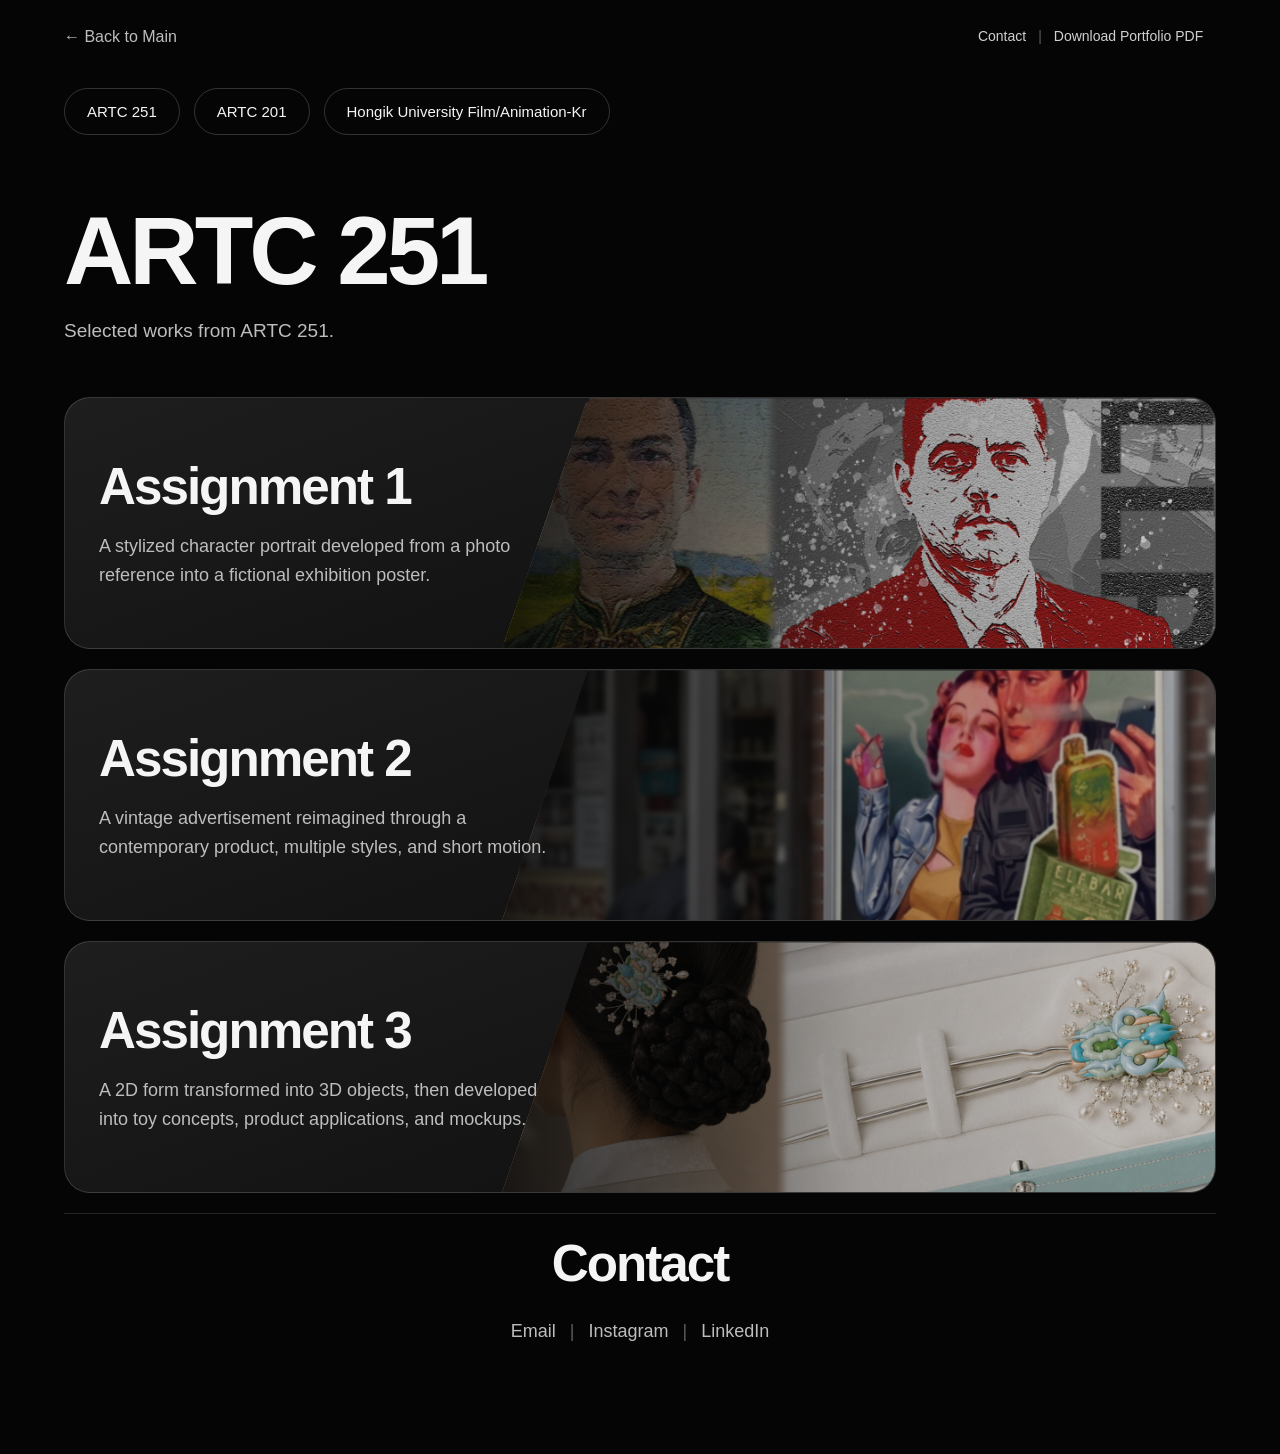
==== portfolio.html @ ca98f2fe "Update portfolio.html" ====
<!DOCTYPE html>
<html lang="en">
<head>
  <meta charset="UTF-8">
  <meta name="viewport" content="width=device-width, initial-scale=1.0">
  <title>Portfolio Works</title>
  <link rel="stylesheet" href="style.css">
</head>

<body>
  <main class="portfolio-page">
    <div class="portfolio-top-nav">
      <a class="back-link" href="index.html">← Back to Main</a>

      <nav class="top-nav">
        <a href="#contact">Contact</a>
        <span>|</span>
        <a href="portfolio.pdf" download>Download Portfolio PDF</a>
      </nav>
    </div>

    <nav class="sub-menu">
      <button onclick="showSection('artc251')">ARTC 251</button>
      <button onclick="showSection('artc201')">ARTC 201</button>
      <button onclick="showSection('hongik')">Hongik University Film/Animation-Kr</button>
    </nav>

    <section id="artc251" class="work-section active">
      <h1>ARTC 251</h1>
      <p>Selected works from ARTC 251.</p>

      <div class="work-grid">
        <div class="work-card" onclick="this.classList.toggle('open')">
          <div class="card-summary">
            <div class="card-text">
              <h2>Assignment 1</h2>
              <p>
              A stylized character portrait developed from a photo reference into a fictional exhibition poster.
              </p>
            </div>

            <div class="card-cover">
              <img src="images/artc251/artc251_a1_main_img.jpg" alt="Assignment 1 preview">
            </div>
          </div>

          <div class="card-detail">
            <div class="detail-text">
              <h3>Project Detail</h3>
              <p>
                More detailed project explanation will go here. This area can describe the concept, process, visual direction, and final result.
              </p>
            </div>

            <div class="detail-meta">
              <span>Class: ARTC 251</span>
              <span>Tools: Photoshop, Gemini </span>
              <span>Year: 2026</span>
            </div>

            <div class="detail-gallery">
              <img src="images/artc251/artc251_a1_detail_img2.jpg" alt="Assignment 1 detail 2">
              <img src="images/artc251/artc251_a1_detail_img3.jpg" alt="Assignment 1 detail 3">
              <img src="images/artc251/artc251_a1_detail_img4.jpg" alt="Assignment 1 detail 4">
              <img src="images/artc251/artc251_a1_detail_img8.jpg" alt="Assignment 1 detail 8">
              <img src="images/artc251/artc251_a1_detail_img7.jpg" alt="Assignment 1 detail 7">
              <img src="images/artc251/artc251_a1_detail_img9.jpg" alt="Assignment 1 detail 9">
              <img src="images/artc251/artc251_a1_detail_img10.gif" alt="Assignment 1 detail 10">
            </div>

          </div>
        </div>

        <div class="work-card" onclick="this.classList.toggle('open')">
          <div class="card-summary">
            <div class="card-text">
              <h2>Assignment 2</h2>
              <p>
                A vintage advertisement reimagined through a contemporary product, multiple styles, and short motion.
              </p>
            </div>

            <div class="card-cover">
              <img src="images/artc251/artc251_a2_main_img.jpg" alt="Assignment 2 preview">
            </div>
          </div>

          <div class="card-detail">
            <div class="detail-text">
              <h3>Project Detail</h3>
              <p>
                More detailed project explanation will go here. This area can describe the concept, process, visual direction, and final result.
              </p>
            </div>

            <div class="detail-meta">
              <span>Class: ARTC 251</span>
              <span>Tools: Photoshop, After Effects, Chat GPT</span>
              <span>Year: 2026</span>
            </div>

            <div class="detail-gallery">
              <img src="images/artc251/artc251_a2_detail_img2.jpg" alt="Assignment 2 detail 2">
              <img src="images/artc251/artc251_a2_detail_img3.jpg" alt="Assignment 2 detail 3">
              <img src="images/artc251/artc251_a2_detail_img4.jpg" alt="Assignment 2 detail 4">
              <img src="images/artc251/artc251_a2_detail_img5.jpg" alt="Assignment 2 detail 5">
              <img src="images/artc251/artc251_a2_detail_img6.jpg" alt="Assignment 2 detail 6">
              <img src="images/artc251/artc251_a2_detail_img7.jpg" alt="Assignment 2 detail 7">
              <img src="images/artc251/artc251_a2_detail_img8.jpg" alt="Assignment 2 detail 8">
              <img src="images/artc251/artc251_a2_detail_img9.jpg" alt="Assignment 2 detail 9">
              <img src="images/artc251/artc251_a2_detail_img10.jpg" alt="Assignment 2 detail 10">
              <img src="images/artc251/artc251_a2_detail_img11.jpg" alt="Assignment 2 detail 11">
              <img src="images/artc251/artc251_a2_detail_img12.jpg" alt="Assignment 2 detail 12">
              <img src="images/artc251/artc251_a2_detail_img13.jpg" alt="Assignment 2 detail 13">
              <img src="images/artc251/artc251_a2_detail_img14.jpg" alt="Assignment 2 detail 14">
              <img src="images/artc251/artc251_a2_detail_img15.jpg" alt="Assignment 2 detail 15">
              <img src="images/artc251/artc251_a2_detail_img16.jpg" alt="Assignment 2 detail 16">
            </div>

             <div class="detail-videos">
              <video autoplay muted loop playsinline>
                  <source src="videos/artc251/artc251_a2_detail_video1.mp4" type="video/mp4">
              </video>

              <video autoplay muted loop playsinline>
                  <source src="videos/artc251/artc251_a2_detail_video2.mp4" type="video/mp4">
              </video>
            </div>
          </div>
        </div>

        <div class="work-card" onclick="this.classList.toggle('open')">
          <div class="card-summary">
            <div class="card-text">
              <h2>Assignment 3</h2>
              <p>
                A 2D form transformed into 3D objects, then developed into toy concepts, product applications, and mockups.
              </p>
            </div>

            <div class="card-cover">
              <img src="images/artc251/artc251_a3_main_img.jpg" alt="Assignment 3 preview">
            </div>
          </div>

          <div class="card-detail">
            <div class="detail-text">
              <h3>Project Detail</h3>
              <p>
                More detailed project explanation will go here. This area can describe the concept, process, visual direction, and final result.
              </p>
            </div>

            <div class="detail-meta">
              <span>Class: ARTC 251</span>
              <span>Tools: Photoshop, Illustrator, Chat GPT</span>
              <span>Year: 2026</span>
            </div>

            <div class="detail-gallery">
              <img src="images/artc251/artc251_a3_detail_img1.jpg" alt="Assignment 3 detail 1">
              <img src="images/artc251/artc251_a3_detail_img2.jpg" alt="Assignment 3 detail 2">
              <img src="images/artc251/artc251_a3_detail_img3.jpg" alt="Assignment 3 detail 3">
              <img src="images/artc251/artc251_a3_detail_img4.jpg" alt="Assignment 3 detail 4">
              <img src="images/artc251/artc251_a3_detail_img5.jpg" alt="Assignment 3 detail 5">
              <img src="images/artc251/artc251_a3_detail_img6.jpg" alt="Assignment 3 detail 6">
              <img src="images/artc251/artc251_a3_detail_img7.jpg" alt="Assignment 3 detail 7">
              <img src="images/artc251/artc251_a3_detail_img8.jpg" alt="Assignment 3 detail 8">
              <img src="images/artc251/artc251_a3_detail_img9.jpg" alt="Assignment 3 detail 9">
              <img src="images/artc251/artc251_a3_detail_img10.jpg" alt="Assignment 3 detail 10">
            </div>

          </div>
        </div>
      </div>
    </section>

    <section id="artc201" class="work-section">
      <h1>ARTC 201</h1>
      <p>Selected works from ARTC 201.</p>

      <div class="work-grid">
        <div class="work-card" onclick="this.classList.toggle('open')">
          <div class="card-summary">
            <div class="card-text">
              <h2>Assignment 1</h2>
              <p>
                Short description about this assignment will go here.
              </p>
            </div>

            <div class="card-cover">
              <img src="images/artc201/artc201_a1_main_img.jpg" alt="Assignment 1 preview">
            </div>
          </div>

          <div class="card-detail">
            <div class="detail-text">
              <h3>Project Detail</h3>
              <p>
                More detailed project explanation will go here.
              </p>
            </div>

            <div class="detail-meta">
              <span>Class: ARTC 201</span>
              <span>Tools: Photoshop, Illustrator, After Effects</span>
              <span>Year: 2025</span>
            </div>

            <div class="detail-gallery">
              <img src="images/artc201/artc201_a1_detail_img1.jpg" alt="Assignment 1 detail 1">
              <img src="images/artc201/artc201_a1_detail_img2.jpg" alt="Assignment 1 detail 2">
              <img src="images/artc201/artc201_a1_detail_img3.jpg" alt="Assignment 1 detail 3">
              <img src="images/artc201/artc201_a1_detail_img4.jpg" alt="Assignment 1 detail 4">
              <img src="images/artc201/artc201_a1_detail_img5.jpg" alt="Assignment 1 detail 5">
              <img src="images/artc201/artc201_a1_detail_img6.jpg" alt="Assignment 1 detail 6">
              <img src="images/artc201/artc201_a1_detail_img7.jpg" alt="Assignment 1 detail 7">
              <img src="images/artc201/artc201_a1_detail_img8.jpg" alt="Assignment 1 detail 8">
              <img src="images/artc201/artc201_a1_detail_img9.jpg" alt="Assignment 1 detail 9">
              <img src="images/artc201/artc201_a1_detail_img10.jpg" alt="Assignment 1 detail 10">
            </div>

            <div class="detail-videos">
              <video controls>
                <source src="videos/artc201/artc201_a1_detail_video1.mp4" type="video/mp4">
              </video>

              <video controls>
                <source src="videos/artc201/artc201_a1_detail_video2.mp4" type="video/mp4">
              </video>
            </div>
          </div>
        </div>

        <div class="work-card" onclick="this.classList.toggle('open')">
          <div class="card-summary">
            <div class="card-text">
              <h2>Assignment 2</h2>
              <p>
                Short description about this assignment will go here.
              </p>
            </div>

            <div class="card-cover">
              <img src="images/artc201/artc201_a2_main_img.jpg" alt="Assignment 2 preview">
            </div>
          </div>

          <div class="card-detail">
            <div class="detail-text">
              <h3>Project Detail</h3>
              <p>
                More detailed project explanation will go here.
              </p>
            </div>

            <div class="detail-meta">
              <span>Class: ARTC 201</span>
              <span>Tools: Photoshop, Illustrator, After Effects</span>
              <span>Year: 2025</span>
            </div>

            <div class="detail-gallery">
              <img src="images/artc201/artc201_a2_detail_img1.jpg" alt="Assignment 2 detail 1">
              <img src="images/artc201/artc201_a2_detail_img2.jpg" alt="Assignment 2 detail 2">
              <img src="images/artc201/artc201_a2_detail_img3.jpg" alt="Assignment 2 detail 3">
              <img src="images/artc201/artc201_a2_detail_img4.jpg" alt="Assignment 2 detail 4">
              <img src="images/artc201/artc201_a2_detail_img5.jpg" alt="Assignment 2 detail 5">
              <img src="images/artc201/artc201_a2_detail_img6.jpg" alt="Assignment 2 detail 6">
              <img src="images/artc201/artc201_a2_detail_img7.jpg" alt="Assignment 2 detail 7">
              <img src="images/artc201/artc201_a2_detail_img8.jpg" alt="Assignment 2 detail 8">
              <img src="images/artc201/artc201_a2_detail_img9.jpg" alt="Assignment 2 detail 9">
              <img src="images/artc201/artc201_a2_detail_img10.jpg" alt="Assignment 2 detail 10">
            </div>

            <div class="detail-videos">
              <video controls>
                <source src="videos/artc201/artc201_a2_detail_video1.mp4" type="video/mp4">
              </video>

              <video controls>
                <source src="videos/artc201/artc201_a2_detail_video2.mp4" type="video/mp4">
              </video>
            </div>
          </div>
        </div>

        <div class="work-card" onclick="this.classList.toggle('open')">
          <div class="card-summary">
            <div class="card-text">
              <h2>Assignment 3</h2>
              <p>
                Short description about this assignment will go here.
              </p>
            </div>

            <div class="card-cover">
              <img src="images/artc201/artc201_a3_main_img.jpg" alt="Assignment 3 preview">
            </div>
          </div>

          <div class="card-detail">
            <div class="detail-text">
              <h3>Project Detail</h3>
              <p>
                More detailed project explanation will go here.
              </p>
            </div>

            <div class="detail-meta">
              <span>Class: ARTC 201</span>
              <span>Tools: Photoshop, Illustrator, After Effects</span>
              <span>Year: 2025</span>
            </div>

            <div class="detail-gallery">
              <img src="images/artc201/artc201_a3_detail_img1.jpg" alt="Assignment 3 detail 1">
              <img src="images/artc201/artc201_a3_detail_img2.jpg" alt="Assignment 3 detail 2">
              <img src="images/artc201/artc201_a3_detail_img3.jpg" alt="Assignment 3 detail 3">
              <img src="images/artc201/artc201_a3_detail_img4.jpg" alt="Assignment 3 detail 4">
              <img src="images/artc201/artc201_a3_detail_img5.jpg" alt="Assignment 3 detail 5">
              <img src="images/artc201/artc201_a3_detail_img6.jpg" alt="Assignment 3 detail 6">
              <img src="images/artc201/artc201_a3_detail_img7.jpg" alt="Assignment 3 detail 7">
              <img src="images/artc201/artc201_a3_detail_img8.jpg" alt="Assignment 3 detail 8">
              <img src="images/artc201/artc201_a3_detail_img9.jpg" alt="Assignment 3 detail 9">
              <img src="images/artc201/artc201_a3_detail_img10.jpg" alt="Assignment 3 detail 10">
            </div>

            <div class="detail-videos">
              <video controls>
                <source src="videos/artc201/artc201_a3_detail_video1.mp4" type="video/mp4">
              </video>

              <video controls>
                <source src="videos/artc201/artc201_a3_detail_video2.mp4" type="video/mp4">
              </video>
            </div>
          </div>
        </div>
      </div>
    </section>

    <section id="hongik" class="work-section">
      <h1>Hongik University Film/Animation-Kr</h1>
      <p>Film and animation works from Hongik University.</p>

      <div class="work-grid">
        <div class="work-card" onclick="this.classList.toggle('open')">
          <div class="card-summary">
            <div class="card-text">
              <h2>Assignment 1</h2>
              <p>
                Short description about this assignment will go here.
              </p>
            </div>

            <div class="card-cover">
              <img src="images/hongik/hongik_a1_main_img.jpg" alt="Assignment 1 preview">
            </div>
          </div>

          <div class="card-detail">
            <div class="detail-text">
              <h3>Project Detail</h3>
              <p>
                More detailed project explanation will go here.
              </p>
            </div>

            <div class="detail-meta">
              <span>Class: Hongik University</span>
              <span>Tools: Premiere Pro, After Effects, Photoshop</span>
              <span>Year: 2024</span>
            </div>

            <div class="detail-gallery">
              <img src="images/hongik/hongik_a1_detail_img1.jpg" alt="Assignment 1 detail 1">
              <img src="images/hongik/hongik_a1_detail_img2.jpg" alt="Assignment 1 detail 2">
              <img src="images/hongik/hongik_a1_detail_img3.jpg" alt="Assignment 1 detail 3">
              <img src="images/hongik/hongik_a1_detail_img4.jpg" alt="Assignment 1 detail 4">
              <img src="images/hongik/hongik_a1_detail_img5.jpg" alt="Assignment 1 detail 5">
              <img src="images/hongik/hongik_a1_detail_img6.jpg" alt="Assignment 1 detail 6">
              <img src="images/hongik/hongik_a1_detail_img7.jpg" alt="Assignment 1 detail 7">
              <img src="images/hongik/hongik_a1_detail_img8.jpg" alt="Assignment 1 detail 8">
              <img src="images/hongik/hongik_a1_detail_img9.jpg" alt="Assignment 1 detail 9">
              <img src="images/hongik/hongik_a1_detail_img10.jpg" alt="Assignment 1 detail 10">
            </div>

            <div class="detail-videos">
              <video controls>
                <source src="videos/hongik/hongik_a1_detail_video1.mp4" type="video/mp4">
              </video>

              <video controls>
                <source src="videos/hongik/hongik_a1_detail_video2.mp4" type="video/mp4">
              </video>
            </div>
          </div>
        </div>

        <div class="work-card" onclick="this.classList.toggle('open')">
          <div class="card-summary">
            <div class="card-text">
              <h2>Assignment 2</h2>
              <p>
                Short description about this assignment will go here.
              </p>
            </div>

            <div class="card-cover">
              <img src="images/hongik/hongik_a2_main_img.jpg" alt="Assignment 2 preview">
            </div>
          </div>

          <div class="card-detail">
            <div class="detail-text">
              <h3>Project Detail</h3>
              <p>
                More detailed project explanation will go here.
              </p>
            </div>

            <div class="detail-meta">
              <span>Class: Hongik University</span>
              <span>Tools: Premiere Pro, After Effects, Photoshop</span>
              <span>Year: 2024</span>
            </div>

            <div class="detail-gallery">
              <img src="images/hongik/hongik_a2_detail_img1.jpg" alt="Assignment 2 detail 1">
              <img src="images/hongik/hongik_a2_detail_img2.jpg" alt="Assignment 2 detail 2">
              <img src="images/hongik/hongik_a2_detail_img3.jpg" alt="Assignment 2 detail 3">
              <img src="images/hongik/hongik_a2_detail_img4.jpg" alt="Assignment 2 detail 4">
              <img src="images/hongik/hongik_a2_detail_img5.jpg" alt="Assignment 2 detail 5">
              <img src="images/hongik/hongik_a2_detail_img6.jpg" alt="Assignment 2 detail 6">
              <img src="images/hongik/hongik_a2_detail_img7.jpg" alt="Assignment 2 detail 7">
              <img src="images/hongik/hongik_a2_detail_img8.jpg" alt="Assignment 2 detail 8">
              <img src="images/hongik/hongik_a2_detail_img9.jpg" alt="Assignment 2 detail 9">
              <img src="images/hongik/hongik_a2_detail_img10.jpg" alt="Assignment 2 detail 10">
            </div>

            <div class="detail-videos">
              <video controls>
                <source src="videos/hongik/hongik_a2_detail_video1.mp4" type="video/mp4">
              </video>

              <video controls>
                <source src="videos/hongik/hongik_a2_detail_video2.mp4" type="video/mp4">
              </video>
            </div>
          </div>
        </div>

        <div class="work-card" onclick="this.classList.toggle('open')">
          <div class="card-summary">
            <div class="card-text">
              <h2>Assignment 3</h2>
              <p>
                Short description about this assignment will go here.
              </p>
            </div>

            <div class="card-cover">
              <img src="images/hongik/hongik_a3_main_img.jpg" alt="Assignment 3 preview">
            </div>
          </div>

          <div class="card-detail">
            <div class="detail-text">
              <h3>Project Detail</h3>
              <p>
                More detailed project explanation will go here.
              </p>
            </div>

            <div class="detail-meta">
              <span>Class: Hongik University</span>
              <span>Tools: Premiere Pro, After Effects, Photoshop</span>
              <span>Year: 2024</span>
            </div>

            <div class="detail-gallery">
              <img src="images/hongik/hongik_a3_detail_img1.jpg" alt="Assignment 3 detail 1">
              <img src="images/hongik/hongik_a3_detail_img2.jpg" alt="Assignment 3 detail 2">
              <img src="images/hongik/hongik_a3_detail_img3.jpg" alt="Assignment 3 detail 3">
              <img src="images/hongik/hongik_a3_detail_img4.jpg" alt="Assignment 3 detail 4">
              <img src="images/hongik/hongik_a3_detail_img5.jpg" alt="Assignment 3 detail 5">
              <img src="images/hongik/hongik_a3_detail_img6.jpg" alt="Assignment 3 detail 6">
              <img src="images/hongik/hongik_a3_detail_img7.jpg" alt="Assignment 3 detail 7">
              <img src="images/hongik/hongik_a3_detail_img8.jpg" alt="Assignment 3 detail 8">
              <img src="images/hongik/hongik_a3_detail_img9.jpg" alt="Assignment 3 detail 9">
              <img src="images/hongik/hongik_a3_detail_img10.jpg" alt="Assignment 3 detail 10">
            </div>

            <div class="detail-videos">
              <video controls>
                <source src="videos/hongik/hongik_a3_detail_video1.mp4" type="video/mp4">
              </video>

              <video controls>
                <source src="videos/hongik/hongik_a3_detail_video2.mp4" type="video/mp4">
              </video>
            </div>
          </div>
        </div>
      </div>
    </section>

    <section id="contact" class="portfolio-section">
      <h2>Contact</h2>

      <div class="contact-links">
        <a href="mailto:yourname@email.com">Email</a>
        <span>|</span>
        <a href="https://www.instagram.com/yourinstagram" target="_blank">Instagram</a>
        <span>|</span>
        <a href="https://www.linkedin.com/in/yourlinkedin" target="_blank">LinkedIn</a>
      </div>
    </section>
  </main>

  <script src="script.js"></script>
</body>
</html>
---- style.css ----
* {
  box-sizing: border-box;
}

html {
  scroll-behavior: smooth;
}

body {
  margin: 0;
  font-family: Helvetica, Arial, sans-serif;
  background: #050505;
  color: #f5f5f5;
}

/* Top navigation */

.top-nav {
  position: absolute;
  top: 28px;
  right: 6vw;
  z-index: 100;
  display: flex;
  align-items: center;
  gap: 12px;
  font-size: 14px;
}

.top-nav a {
  color: #d0d0d0;
  text-decoration: none;
  transition: 0.25s ease;
}

.top-nav a:hover {
  color: #ffffff;
}

.top-nav span {
  color: rgba(255,255,255,0.35);
}

/* Main page */

.main-hero {
  min-height: 100vh;
  padding: 80px 6vw;
  display: flex;
  flex-direction: column;
  justify-content: center;
  align-items: flex-start;
  background:
    radial-gradient(circle at top right, rgba(255,255,255,0.24), transparent 70%),
    linear-gradient(135deg, #050505 0%, #111111 55%, #1b1b1b 100%);
}

.main-hero h1 {
  margin: 0;
  max-width: 900px;
  font-size: clamp(56px, 10vw, 130px);
  line-height: 0.9;
  letter-spacing: -6px;
  font-weight: 800;
}

.subtitle {
  margin-top: 24px;
  margin-bottom: 70px;
  font-size: clamp(16px, 2vw, 22px);
  color: #b8b8b8;
}

.portfolio-menu {
  width: 100%;
  display: grid;
  grid-template-columns: repeat(3, 1fr);
  gap: 18px;
}

.portfolio-menu a {
  min-height: 190px;
  padding: 28px;
  border: 1px solid rgba(255,255,255,0.16);
  border-radius: 28px;
  color: #f5f5f5;
  text-decoration: none;
  font-size: 24px;
  font-weight: 700;
  line-height: 1.15;
  display: flex;
  align-items: flex-end;
  background:
    linear-gradient(160deg, rgba(255,255,255,0.12), rgba(255,255,255,0.03));
  backdrop-filter: blur(10px);
  transition: 0.3s ease;
}

.portfolio-menu a:hover {
  transform: translateY(-10px);
  border-color: rgba(255,255,255,0.5);
  background: #f5f5f5;
  color: #050505;
}

.portfolio-section {
  min-height: 25vh;
  padding: 70px 6vw;
  border-top: 1px solid rgba(255,255,255,0.12);
  background: #050505;
}

.portfolio-section h2 {
  margin: 0 0 24px;
  font-size: clamp(42px, 7vw, 90px);
  letter-spacing: -3px;
}

.portfolio-section p {
  max-width: 680px;
  font-size: 20px;
  line-height: 1.7;
  color: #bdbdbd;
}

@media (max-width: 850px) {
  .top-nav {
    position: absolute;
    top: 24px;
    right: 6vw;
    left: 6vw;
    justify-content: center;
    font-size: 13px;
  }

  .main-hero {
    align-items: center;
    text-align: center;
  }

  .main-hero h1 {
    letter-spacing: -3px;
  }

  .portfolio-menu {
    grid-template-columns: 1fr;
  }

  .portfolio-menu a {
    min-height: 130px;
    align-items: center;
    justify-content: center;
  }
}

/* Portfolio sub page */

.portfolio-page {
  min-height: 100vh;
  padding: 28px 5vw 92px;
  background: #050505;
  color: #f5f5f5;
}

.portfolio-top-nav {
  display: flex;
  justify-content: space-between;
  align-items: center;
  margin-bottom: 42px;
}

.back-link {
  display: inline-block;
  color: #bdbdbd;
  text-decoration: none;
  font-size: 16px;
}

.back-link:hover {
  color: #ffffff;
}

.portfolio-right-nav {
  display: flex;
  align-items: center;
  gap: 12px;
  font-size: 14px;
}

.portfolio-right-nav a {
  color: #d0d0d0;
  text-decoration: none;
  transition: 0.25s ease;
}

.portfolio-right-nav a:hover {
  color: #ffffff;
}

.portfolio-right-nav span {
  color: rgba(255,255,255,0.35);
}

.sub-menu {
  display: flex;
  gap: 14px;
  flex-wrap: wrap;
  margin-bottom: 70px;
}

.sub-menu button {
  padding: 14px 22px;
  border: 1px solid rgba(255,255,255,0.18);
  border-radius: 999px;
  background: transparent;
  color: #f5f5f5;
  font-size: 15px;
  cursor: pointer;
  transition: 0.25s ease;
}

.sub-menu button:hover {
  background: #f5f5f5;
  color: #050505;
}

.work-section {
  display: none;
}

.work-section.active {
  display: block;
}

.work-section h1 {
  margin: 0 0 18px;
  font-size: clamp(44px, 8vw, 96px);
  letter-spacing: -4px;
  line-height: 0.95;
}

.work-section > p {
  max-width: 680px;
  margin-bottom: 50px;
  font-size: 19px;
  line-height: 1.7;
  color: #bdbdbd;
}

.work-grid {
  display: grid;
  grid-template-columns: 1fr;
  gap: 20px;
  margin-bottom: 20px;
}

.work-card {
  position: relative;
  min-height: 250px;
  padding: 0;
  border: 1px solid rgba(255,255,255,0.14);
  border-radius: 26px;
  background: linear-gradient(160deg, rgba(255,255,255,0.1), rgba(255,255,255,0.03));
  overflow: hidden;
  cursor: pointer;
  transition: 0.35s ease;
}

.work-card:hover {
  border-color: rgba(255,255,255,0.35);
  transform: translateY(-3px);
}

.card-summary {
  position: relative;
  min-height: 250px;
  display: flex;
  align-items: center;
  padding: 34px;
  z-index: 2;
}

.card-text {
  position: relative;
  z-index: 3;
  width: 42%;
}

.card-text h2 {
  margin: 0 0 16px;
  font-size: clamp(32px, 4vw, 56px);
  letter-spacing: -2px;
}

.card-text p {
  margin: 0;
  max-width: 620px;
  color: #bdbdbd;
  font-size: 18px;
  line-height: 1.6;
}

.card-cover {
  position: absolute;
  top: 0;
  right: 0;
  width: 62%;
  height: 100%;
  overflow: hidden;
  background: rgba(255,255,255,0.06);
  clip-path: polygon(12% 0, 100% 0, 100% 100%, 0 100%);
  z-index: 1;
}

.card-cover::before {
  content: "";
  position: absolute;
  inset: 0;
  background: linear-gradient(90deg, rgba(5,5,5,0.85), rgba(5,5,5,0.25), rgba(5,5,5,0.05));
  z-index: 2;
}

.card-cover img {
  width: 100%;
  height: 100%;
  object-fit: cover;
  display: block;
  opacity: 0.9;
  transition: 0.4s ease;
}

.work-card:hover .card-cover img {
  transform: scale(1.04);
  opacity: 1;
}

.card-detail {
  max-height: 0;
  opacity: 0;
  overflow: hidden;
  padding: 0 34px;
  transition: max-height 0.5s ease, opacity 0.35s ease, padding 0.35s ease;
  position: relative;
  z-index: 3;
}

.work-card.open .card-detail {
  max-height: 5000px;
  opacity: 1;
  padding: 0 34px 34px;
}

.card-detail p {
  margin: 0 0 24px;
  color: #bdbdbd;
  font-size: 17px;
  line-height: 1.7;
}

.detail-text h3 {
  margin: 0 0 14px;
  font-size: 28px;
  letter-spacing: -1px;
}

.detail-text p {
  max-width: 820px;
}

.detail-meta {
  display: flex;
  flex-wrap: wrap;
  gap: 10px;
  margin-bottom: 28px;
}

.detail-meta span {
  padding: 8px 14px;
  border: 1px solid rgba(255,255,255,0.16);
  border-radius: 999px;
  color: #bdbdbd;
  font-size: 14px;
}

.detail-gallery {
  column-count: 3;
  column-gap: 14px;
  margin-bottom: 28px;
}

.detail-gallery img {
  width: 100%;
  height: auto;
  object-fit: contain;
  display: block;
  break-inside: avoid;
  margin-bottom: 14px;
  border-radius: 16px;
  background: rgba(255,255,255,0.06);
}

.detail-videos {
  display: grid;
  grid-template-columns: repeat(2, minmax(0, 1fr));
  gap: 18px;
  align-items: start;
}

.detail-videos video {
  width: 100%;
  max-width: 100%;
  height: auto;
  display: block;
  border-radius: 18px;
  background: rgba(255,255,255,0.06);
}

.detail-media {
  width: 100%;
  border-radius: 20px;
  overflow: hidden;
  background: rgba(255,255,255,0.06);
}

.detail-media img {
  width: 100%;
  display: block;
}

@media (max-width: 850px) {
  .portfolio-page {
    padding: 30px 6vw 90px;
  }

  .portfolio-top-nav {
    flex-direction: column;
    gap: 18px;
    margin-bottom: 36px;
  }

  .portfolio-right-nav {
    justify-content: center;
    flex-wrap: wrap;
    font-size: 13px;
  }

  .work-grid {
    grid-template-columns: 1fr;
  }

  .work-section h1 {
    letter-spacing: -2px;
  }

  .card-summary {
    min-height: auto;
    flex-direction: column;
    align-items: flex-start;
    padding: 24px;
  }

  .card-text {
    width: 100%;
  }

  .card-text h2 {
    font-size: 34px;
  }

  .card-cover {
    position: relative;
    width: 100%;
    height: auto;
    aspect-ratio: 16 / 9;
    margin-top: 24px;
    border-radius: 20px;
    clip-path: none;
  }

  .card-cover::before {
    background: linear-gradient(180deg, rgba(5,5,5,0.1), rgba(5,5,5,0.35));
  }

  .card-detail {
    padding: 0 24px;
  }

  .work-card.open .card-detail {
    max-height: 5000px;
    padding: 0 24px 24px;
  }

  .detail-gallery {
    column-count: 1;
  }

  .detail-meta {
    gap: 8px;
  }

  .detail-meta span {
    font-size: 13px;
  }
}

/* Contact section */

section#contact.portfolio-section {
  min-height: auto;
  padding: 20px 6vw;
  text-align: center;
}

section#contact.portfolio-section h2 {
  text-align: center;
  font-size: clamp(32px, 4vw, 52px);
  letter-spacing: -2px;
  margin-bottom: 28px;
}

section#contact.portfolio-section p {
  max-width: none;
  margin-left: auto;
  margin-right: auto;
  text-align: center;
}

.contact-links {
  display: flex;
  justify-content: center;
  align-items: center;
  gap: 14px;
  flex-wrap: wrap;
  font-size: 18px;
}

.contact-links a {
  color: #bdbdbd;
  text-decoration: none;
  transition: 0.25s ease;
}

.contact-links a:hover {
  color: #ffffff;
}

.contact-links span {
  color: rgba(255,255,255,0.35);
}

/* Skills section */

section#skills.portfolio-section {
  min-height: 45vh;
  padding-top: 70px;
  padding-right: 6vw;
  padding-bottom: 122px;
  padding-left: 6vw;
  text-align: right;
  background: #f5f5f5;
  color: #050505;
}

section#skills.portfolio-section h2 {
  text-align: right;
}

section#skills.portfolio-section p {
  margin-left: auto;
  margin-right: 0;
  text-align: right;
}
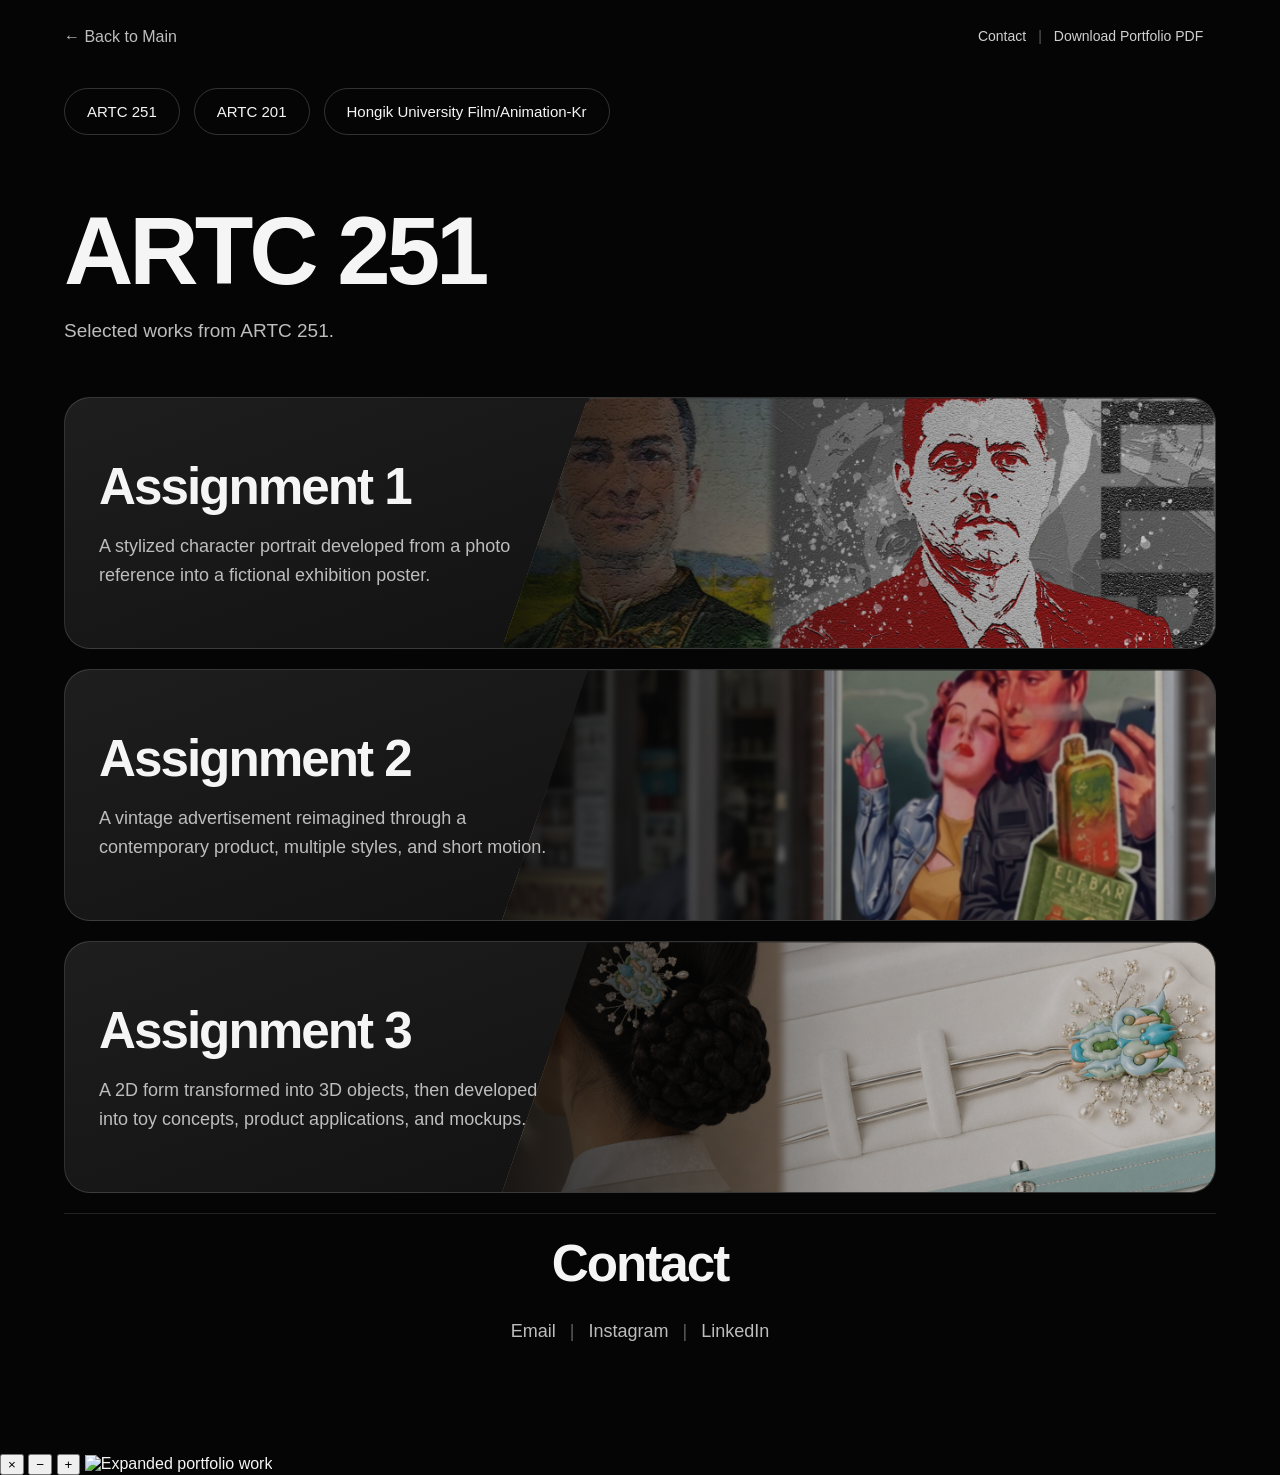
==== commit 318bafef: "Update portfolio.html" ====
--- a/portfolio.html
+++ b/portfolio.html
@@ -30,12 +30,12 @@
       <p>Selected works from ARTC 251.</p>
 
       <div class="work-grid">
-        <div class="work-card" onclick="this.classList.toggle('open')">
+        <div class="work-card">
           <div class="card-summary">
             <div class="card-text">
               <h2>Assignment 1</h2>
               <p>
-              A stylized character portrait developed from a photo reference into a fictional exhibition poster.
+                A stylized character portrait developed from a photo reference into a fictional exhibition poster.
               </p>
             </div>
 
@@ -48,30 +48,34 @@
             <div class="detail-text">
               <h3>Project Detail</h3>
               <p>
-                More detailed project explanation will go here. This area can describe the concept, process, visual direction, and final result.
+                This project began with a photographic portrait, which I transformed into multiple illustrated styles using Photoshop.
+                Through filters and image adjustments such as relief effects, brightness, saturation, and contrast, I created several stylized portrait variations.
+                After exploring different visual directions, I selected one final portrait and developed it into a fictional exhibition poster with typography, layout, and exhibition inspired design.
+                Finally, I animated the poster as a GIF using the Photoshop timeline, turning the static poster into a simple motion based presentation.
               </p>
             </div>
 
             <div class="detail-meta">
               <span>Class: ARTC 251</span>
-              <span>Tools: Photoshop, Gemini </span>
+              <span>Tools: Photoshop, Gemini</span>
               <span>Year: 2026</span>
             </div>
 
             <div class="detail-gallery">
-              <img src="images/artc251/artc251_a1_detail_img2.jpg" alt="Assignment 1 detail 2">
-              <img src="images/artc251/artc251_a1_detail_img3.jpg" alt="Assignment 1 detail 3">
-              <img src="images/artc251/artc251_a1_detail_img4.jpg" alt="Assignment 1 detail 4">
-              <img src="images/artc251/artc251_a1_detail_img8.jpg" alt="Assignment 1 detail 8">
-              <img src="images/artc251/artc251_a1_detail_img7.jpg" alt="Assignment 1 detail 7">
-              <img src="images/artc251/artc251_a1_detail_img9.jpg" alt="Assignment 1 detail 9">
-              <img src="images/artc251/artc251_a1_detail_img10.gif" alt="Assignment 1 detail 10">
-            </div>
-
-          </div>
-        </div>
-
-        <div class="work-card" onclick="this.classList.toggle('open')">
+              <img class="lightbox-image" src="images/artc251/artc251_a1_detail_img2.jpg" alt="Assignment 1 detail 2">
+              <img class="lightbox-image" src="images/artc251/artc251_a1_detail_img3.jpg" alt="Assignment 1 detail 3">
+              <img class="lightbox-image" src="images/artc251/artc251_a1_detail_img4.jpg" alt="Assignment 1 detail 4">
+              <img class="lightbox-image" src="images/artc251/artc251_a1_detail_img8.jpg" alt="Assignment 1 detail 8">
+              <img class="lightbox-image" src="images/artc251/artc251_a1_detail_img7.jpg" alt="Assignment 1 detail 7">
+              <img class="lightbox-image" src="images/artc251/artc251_a1_detail_img9.jpg" alt="Assignment 1 detail 9">
+              <img class="lightbox-image" src="images/artc251/artc251_a1_detail_img10.gif" alt="Assignment 1 detail 10">
+            </div>
+
+            <button class="card-close-button" type="button">Close ↑</button>
+          </div>
+        </div>
+
+        <div class="work-card">
           <div class="card-summary">
             <div class="card-text">
               <h2>Assignment 2</h2>
@@ -89,7 +93,10 @@
             <div class="detail-text">
               <h3>Project Detail</h3>
               <p>
-                More detailed project explanation will go here. This area can describe the concept, process, visual direction, and final result.
+                This project began with a vintage cigarette advertisement, which I reinterpreted as a contemporary e cigarette campaign.
+                I updated both the product and the figure by changing the original cigarette into an e cigarette and transforming the character’s old fashioned appearance and clothing into a more modern visual style.
+                After redesigning the main poster, I developed multiple image variations in different illustration styles and visual treatments, then turned them into a short video with glitch based transitions.
+                Finally, I applied the video to a small billboard mockup placed outside a deli on a rainy night, using the atmosphere and display qualities of street advertising to complete the project.
               </p>
             </div>
 
@@ -100,36 +107,38 @@
             </div>
 
             <div class="detail-gallery">
-              <img src="images/artc251/artc251_a2_detail_img2.jpg" alt="Assignment 2 detail 2">
-              <img src="images/artc251/artc251_a2_detail_img3.jpg" alt="Assignment 2 detail 3">
-              <img src="images/artc251/artc251_a2_detail_img4.jpg" alt="Assignment 2 detail 4">
-              <img src="images/artc251/artc251_a2_detail_img5.jpg" alt="Assignment 2 detail 5">
-              <img src="images/artc251/artc251_a2_detail_img6.jpg" alt="Assignment 2 detail 6">
-              <img src="images/artc251/artc251_a2_detail_img7.jpg" alt="Assignment 2 detail 7">
-              <img src="images/artc251/artc251_a2_detail_img8.jpg" alt="Assignment 2 detail 8">
-              <img src="images/artc251/artc251_a2_detail_img9.jpg" alt="Assignment 2 detail 9">
-              <img src="images/artc251/artc251_a2_detail_img10.jpg" alt="Assignment 2 detail 10">
-              <img src="images/artc251/artc251_a2_detail_img11.jpg" alt="Assignment 2 detail 11">
-              <img src="images/artc251/artc251_a2_detail_img12.jpg" alt="Assignment 2 detail 12">
-              <img src="images/artc251/artc251_a2_detail_img13.jpg" alt="Assignment 2 detail 13">
-              <img src="images/artc251/artc251_a2_detail_img14.jpg" alt="Assignment 2 detail 14">
-              <img src="images/artc251/artc251_a2_detail_img15.jpg" alt="Assignment 2 detail 15">
-              <img src="images/artc251/artc251_a2_detail_img16.jpg" alt="Assignment 2 detail 16">
-            </div>
-
-             <div class="detail-videos">
+              <img class="lightbox-image" src="images/artc251/artc251_a2_detail_img2.jpg" alt="Assignment 2 detail 2">
+              <img class="lightbox-image" src="images/artc251/artc251_a2_detail_img3.jpg" alt="Assignment 2 detail 3">
+              <img class="lightbox-image" src="images/artc251/artc251_a2_detail_img4.jpg" alt="Assignment 2 detail 4">
+              <img class="lightbox-image" src="images/artc251/artc251_a2_detail_img5.jpg" alt="Assignment 2 detail 5">
+              <img class="lightbox-image" src="images/artc251/artc251_a2_detail_img6.jpg" alt="Assignment 2 detail 6">
+              <img class="lightbox-image" src="images/artc251/artc251_a2_detail_img7.jpg" alt="Assignment 2 detail 7">
+              <img class="lightbox-image" src="images/artc251/artc251_a2_detail_img8.jpg" alt="Assignment 2 detail 8">
+              <img class="lightbox-image" src="images/artc251/artc251_a2_detail_img9.jpg" alt="Assignment 2 detail 9">
+              <img class="lightbox-image" src="images/artc251/artc251_a2_detail_img10.jpg" alt="Assignment 2 detail 10">
+              <img class="lightbox-image" src="images/artc251/artc251_a2_detail_img11.jpg" alt="Assignment 2 detail 11">
+              <img class="lightbox-image" src="images/artc251/artc251_a2_detail_img12.jpg" alt="Assignment 2 detail 12">
+              <img class="lightbox-image" src="images/artc251/artc251_a2_detail_img13.jpg" alt="Assignment 2 detail 13">
+              <img class="lightbox-image" src="images/artc251/artc251_a2_detail_img14.jpg" alt="Assignment 2 detail 14">
+              <img class="lightbox-image" src="images/artc251/artc251_a2_detail_img15.jpg" alt="Assignment 2 detail 15">
+              <img class="lightbox-image" src="images/artc251/artc251_a2_detail_img16.jpg" alt="Assignment 2 detail 16">
+            </div>
+
+            <div class="detail-videos">
               <video autoplay muted loop playsinline>
-                  <source src="videos/artc251/artc251_a2_detail_video1.mp4" type="video/mp4">
+                <source src="videos/artc251/artc251_a2_detail_video1.mp4" type="video/mp4">
               </video>
 
               <video autoplay muted loop playsinline>
-                  <source src="videos/artc251/artc251_a2_detail_video2.mp4" type="video/mp4">
-              </video>
-            </div>
-          </div>
-        </div>
-
-        <div class="work-card" onclick="this.classList.toggle('open')">
+                <source src="videos/artc251/artc251_a2_detail_video2.mp4" type="video/mp4">
+              </video>
+            </div>
+
+            <button class="card-close-button" type="button">Close ↑</button>
+          </div>
+        </div>
+
+        <div class="work-card">
           <div class="card-summary">
             <div class="card-text">
               <h2>Assignment 3</h2>
@@ -147,7 +156,11 @@
             <div class="detail-text">
               <h3>Project Detail</h3>
               <p>
-                More detailed project explanation will go here. This area can describe the concept, process, visual direction, and final result.
+                This project began with a collection of small abstract shapes, which I combined to create four original forms.
+                I then transformed those forms into 3D objects and explored how they could be applied in different visual directions.
+                First, because the objects suggested the look of spaceships, I developed an illustration of a spaceship racing scene.
+                I also reimagined the 3D forms as accessories by turning them into Korean traditional hairpins called binyeo, then extended the idea into packaging design.
+                Finally, I created an advertising poster for the product and presented it through mockup displays that reflected the character and presentation style of the final design.
               </p>
             </div>
 
@@ -158,18 +171,19 @@
             </div>
 
             <div class="detail-gallery">
-              <img src="images/artc251/artc251_a3_detail_img1.jpg" alt="Assignment 3 detail 1">
-              <img src="images/artc251/artc251_a3_detail_img2.jpg" alt="Assignment 3 detail 2">
-              <img src="images/artc251/artc251_a3_detail_img3.jpg" alt="Assignment 3 detail 3">
-              <img src="images/artc251/artc251_a3_detail_img4.jpg" alt="Assignment 3 detail 4">
-              <img src="images/artc251/artc251_a3_detail_img5.jpg" alt="Assignment 3 detail 5">
-              <img src="images/artc251/artc251_a3_detail_img6.jpg" alt="Assignment 3 detail 6">
-              <img src="images/artc251/artc251_a3_detail_img7.jpg" alt="Assignment 3 detail 7">
-              <img src="images/artc251/artc251_a3_detail_img8.jpg" alt="Assignment 3 detail 8">
-              <img src="images/artc251/artc251_a3_detail_img9.jpg" alt="Assignment 3 detail 9">
-              <img src="images/artc251/artc251_a3_detail_img10.jpg" alt="Assignment 3 detail 10">
-            </div>
-
+              <img class="lightbox-image" src="images/artc251/artc251_a3_detail_img1.jpg" alt="Assignment 3 detail 1">
+              <img class="lightbox-image" src="images/artc251/artc251_a3_detail_img2.jpg" alt="Assignment 3 detail 2">
+              <img class="lightbox-image" src="images/artc251/artc251_a3_detail_img3.jpg" alt="Assignment 3 detail 3">
+              <img class="lightbox-image" src="images/artc251/artc251_a3_detail_img4.jpg" alt="Assignment 3 detail 4">
+              <img class="lightbox-image" src="images/artc251/artc251_a3_detail_img5.jpg" alt="Assignment 3 detail 5">
+              <img class="lightbox-image" src="images/artc251/artc251_a3_detail_img6.jpg" alt="Assignment 3 detail 6">
+              <img class="lightbox-image" src="images/artc251/artc251_a3_detail_img7.jpg" alt="Assignment 3 detail 7">
+              <img class="lightbox-image" src="images/artc251/artc251_a3_detail_img8.jpg" alt="Assignment 3 detail 8">
+              <img class="lightbox-image" src="images/artc251/artc251_a3_detail_img9.jpg" alt="Assignment 3 detail 9">
+              <img class="lightbox-image" src="images/artc251/artc251_a3_detail_img10.jpg" alt="Assignment 3 detail 10">
+            </div>
+
+            <button class="card-close-button" type="button">Close ↑</button>
           </div>
         </div>
       </div>
@@ -180,7 +194,7 @@
       <p>Selected works from ARTC 201.</p>
 
       <div class="work-grid">
-        <div class="work-card" onclick="this.classList.toggle('open')">
+        <div class="work-card">
           <div class="card-summary">
             <div class="card-text">
               <h2>Assignment 1</h2>
@@ -209,16 +223,16 @@
             </div>
 
             <div class="detail-gallery">
-              <img src="images/artc201/artc201_a1_detail_img1.jpg" alt="Assignment 1 detail 1">
-              <img src="images/artc201/artc201_a1_detail_img2.jpg" alt="Assignment 1 detail 2">
-              <img src="images/artc201/artc201_a1_detail_img3.jpg" alt="Assignment 1 detail 3">
-              <img src="images/artc201/artc201_a1_detail_img4.jpg" alt="Assignment 1 detail 4">
-              <img src="images/artc201/artc201_a1_detail_img5.jpg" alt="Assignment 1 detail 5">
-              <img src="images/artc201/artc201_a1_detail_img6.jpg" alt="Assignment 1 detail 6">
-              <img src="images/artc201/artc201_a1_detail_img7.jpg" alt="Assignment 1 detail 7">
-              <img src="images/artc201/artc201_a1_detail_img8.jpg" alt="Assignment 1 detail 8">
-              <img src="images/artc201/artc201_a1_detail_img9.jpg" alt="Assignment 1 detail 9">
-              <img src="images/artc201/artc201_a1_detail_img10.jpg" alt="Assignment 1 detail 10">
+              <img class="lightbox-image" src="images/artc201/artc201_a1_detail_img1.jpg" alt="Assignment 1 detail 1">
+              <img class="lightbox-image" src="images/artc201/artc201_a1_detail_img2.jpg" alt="Assignment 1 detail 2">
+              <img class="lightbox-image" src="images/artc201/artc201_a1_detail_img3.jpg" alt="Assignment 1 detail 3">
+              <img class="lightbox-image" src="images/artc201/artc201_a1_detail_img4.jpg" alt="Assignment 1 detail 4">
+              <img class="lightbox-image" src="images/artc201/artc201_a1_detail_img5.jpg" alt="Assignment 1 detail 5">
+              <img class="lightbox-image" src="images/artc201/artc201_a1_detail_img6.jpg" alt="Assignment 1 detail 6">
+              <img class="lightbox-image" src="images/artc201/artc201_a1_detail_img7.jpg" alt="Assignment 1 detail 7">
+              <img class="lightbox-image" src="images/artc201/artc201_a1_detail_img8.jpg" alt="Assignment 1 detail 8">
+              <img class="lightbox-image" src="images/artc201/artc201_a1_detail_img9.jpg" alt="Assignment 1 detail 9">
+              <img class="lightbox-image" src="images/artc201/artc201_a1_detail_img10.jpg" alt="Assignment 1 detail 10">
             </div>
 
             <div class="detail-videos">
@@ -230,10 +244,12 @@
                 <source src="videos/artc201/artc201_a1_detail_video2.mp4" type="video/mp4">
               </video>
             </div>
-          </div>
-        </div>
-
-        <div class="work-card" onclick="this.classList.toggle('open')">
+
+            <button class="card-close-button" type="button">Close ↑</button>
+          </div>
+        </div>
+
+        <div class="work-card">
           <div class="card-summary">
             <div class="card-text">
               <h2>Assignment 2</h2>
@@ -262,16 +278,16 @@
             </div>
 
             <div class="detail-gallery">
-              <img src="images/artc201/artc201_a2_detail_img1.jpg" alt="Assignment 2 detail 1">
-              <img src="images/artc201/artc201_a2_detail_img2.jpg" alt="Assignment 2 detail 2">
-              <img src="images/artc201/artc201_a2_detail_img3.jpg" alt="Assignment 2 detail 3">
-              <img src="images/artc201/artc201_a2_detail_img4.jpg" alt="Assignment 2 detail 4">
-              <img src="images/artc201/artc201_a2_detail_img5.jpg" alt="Assignment 2 detail 5">
-              <img src="images/artc201/artc201_a2_detail_img6.jpg" alt="Assignment 2 detail 6">
-              <img src="images/artc201/artc201_a2_detail_img7.jpg" alt="Assignment 2 detail 7">
-              <img src="images/artc201/artc201_a2_detail_img8.jpg" alt="Assignment 2 detail 8">
-              <img src="images/artc201/artc201_a2_detail_img9.jpg" alt="Assignment 2 detail 9">
-              <img src="images/artc201/artc201_a2_detail_img10.jpg" alt="Assignment 2 detail 10">
+              <img class="lightbox-image" src="images/artc201/artc201_a2_detail_img1.jpg" alt="Assignment 2 detail 1">
+              <img class="lightbox-image" src="images/artc201/artc201_a2_detail_img2.jpg" alt="Assignment 2 detail 2">
+              <img class="lightbox-image" src="images/artc201/artc201_a2_detail_img3.jpg" alt="Assignment 2 detail 3">
+              <img class="lightbox-image" src="images/artc201/artc201_a2_detail_img4.jpg" alt="Assignment 2 detail 4">
+              <img class="lightbox-image" src="images/artc201/artc201_a2_detail_img5.jpg" alt="Assignment 2 detail 5">
+              <img class="lightbox-image" src="images/artc201/artc201_a2_detail_img6.jpg" alt="Assignment 2 detail 6">
+              <img class="lightbox-image" src="images/artc201/artc201_a2_detail_img7.jpg" alt="Assignment 2 detail 7">
+              <img class="lightbox-image" src="images/artc201/artc201_a2_detail_img8.jpg" alt="Assignment 2 detail 8">
+              <img class="lightbox-image" src="images/artc201/artc201_a2_detail_img9.jpg" alt="Assignment 2 detail 9">
+              <img class="lightbox-image" src="images/artc201/artc201_a2_detail_img10.jpg" alt="Assignment 2 detail 10">
             </div>
 
             <div class="detail-videos">
@@ -283,10 +299,12 @@
                 <source src="videos/artc201/artc201_a2_detail_video2.mp4" type="video/mp4">
               </video>
             </div>
-          </div>
-        </div>
-
-        <div class="work-card" onclick="this.classList.toggle('open')">
+
+            <button class="card-close-button" type="button">Close ↑</button>
+          </div>
+        </div>
+
+        <div class="work-card">
           <div class="card-summary">
             <div class="card-text">
               <h2>Assignment 3</h2>
@@ -315,16 +333,16 @@
             </div>
 
             <div class="detail-gallery">
-              <img src="images/artc201/artc201_a3_detail_img1.jpg" alt="Assignment 3 detail 1">
-              <img src="images/artc201/artc201_a3_detail_img2.jpg" alt="Assignment 3 detail 2">
-              <img src="images/artc201/artc201_a3_detail_img3.jpg" alt="Assignment 3 detail 3">
-              <img src="images/artc201/artc201_a3_detail_img4.jpg" alt="Assignment 3 detail 4">
-              <img src="images/artc201/artc201_a3_detail_img5.jpg" alt="Assignment 3 detail 5">
-              <img src="images/artc201/artc201_a3_detail_img6.jpg" alt="Assignment 3 detail 6">
-              <img src="images/artc201/artc201_a3_detail_img7.jpg" alt="Assignment 3 detail 7">
-              <img src="images/artc201/artc201_a3_detail_img8.jpg" alt="Assignment 3 detail 8">
-              <img src="images/artc201/artc201_a3_detail_img9.jpg" alt="Assignment 3 detail 9">
-              <img src="images/artc201/artc201_a3_detail_img10.jpg" alt="Assignment 3 detail 10">
+              <img class="lightbox-image" src="images/artc201/artc201_a3_detail_img1.jpg" alt="Assignment 3 detail 1">
+              <img class="lightbox-image" src="images/artc201/artc201_a3_detail_img2.jpg" alt="Assignment 3 detail 2">
+              <img class="lightbox-image" src="images/artc201/artc201_a3_detail_img3.jpg" alt="Assignment 3 detail 3">
+              <img class="lightbox-image" src="images/artc201/artc201_a3_detail_img4.jpg" alt="Assignment 3 detail 4">
+              <img class="lightbox-image" src="images/artc201/artc201_a3_detail_img5.jpg" alt="Assignment 3 detail 5">
+              <img class="lightbox-image" src="images/artc201/artc201_a3_detail_img6.jpg" alt="Assignment 3 detail 6">
+              <img class="lightbox-image" src="images/artc201/artc201_a3_detail_img7.jpg" alt="Assignment 3 detail 7">
+              <img class="lightbox-image" src="images/artc201/artc201_a3_detail_img8.jpg" alt="Assignment 3 detail 8">
+              <img class="lightbox-image" src="images/artc201/artc201_a3_detail_img9.jpg" alt="Assignment 3 detail 9">
+              <img class="lightbox-image" src="images/artc201/artc201_a3_detail_img10.jpg" alt="Assignment 3 detail 10">
             </div>
 
             <div class="detail-videos">
@@ -336,6 +354,8 @@
                 <source src="videos/artc201/artc201_a3_detail_video2.mp4" type="video/mp4">
               </video>
             </div>
+
+            <button class="card-close-button" type="button">Close ↑</button>
           </div>
         </div>
       </div>
@@ -346,7 +366,7 @@
       <p>Film and animation works from Hongik University.</p>
 
       <div class="work-grid">
-        <div class="work-card" onclick="this.classList.toggle('open')">
+        <div class="work-card">
           <div class="card-summary">
             <div class="card-text">
               <h2>Assignment 1</h2>
@@ -375,16 +395,16 @@
             </div>
 
             <div class="detail-gallery">
-              <img src="images/hongik/hongik_a1_detail_img1.jpg" alt="Assignment 1 detail 1">
-              <img src="images/hongik/hongik_a1_detail_img2.jpg" alt="Assignment 1 detail 2">
-              <img src="images/hongik/hongik_a1_detail_img3.jpg" alt="Assignment 1 detail 3">
-              <img src="images/hongik/hongik_a1_detail_img4.jpg" alt="Assignment 1 detail 4">
-              <img src="images/hongik/hongik_a1_detail_img5.jpg" alt="Assignment 1 detail 5">
-              <img src="images/hongik/hongik_a1_detail_img6.jpg" alt="Assignment 1 detail 6">
-              <img src="images/hongik/hongik_a1_detail_img7.jpg" alt="Assignment 1 detail 7">
-              <img src="images/hongik/hongik_a1_detail_img8.jpg" alt="Assignment 1 detail 8">
-              <img src="images/hongik/hongik_a1_detail_img9.jpg" alt="Assignment 1 detail 9">
-              <img src="images/hongik/hongik_a1_detail_img10.jpg" alt="Assignment 1 detail 10">
+              <img class="lightbox-image" src="images/hongik/hongik_a1_detail_img1.jpg" alt="Assignment 1 detail 1">
+              <img class="lightbox-image" src="images/hongik/hongik_a1_detail_img2.jpg" alt="Assignment 1 detail 2">
+              <img class="lightbox-image" src="images/hongik/hongik_a1_detail_img3.jpg" alt="Assignment 1 detail 3">
+              <img class="lightbox-image" src="images/hongik/hongik_a1_detail_img4.jpg" alt="Assignment 1 detail 4">
+              <img class="lightbox-image" src="images/hongik/hongik_a1_detail_img5.jpg" alt="Assignment 1 detail 5">
+              <img class="lightbox-image" src="images/hongik/hongik_a1_detail_img6.jpg" alt="Assignment 1 detail 6">
+              <img class="lightbox-image" src="images/hongik/hongik_a1_detail_img7.jpg" alt="Assignment 1 detail 7">
+              <img class="lightbox-image" src="images/hongik/hongik_a1_detail_img8.jpg" alt="Assignment 1 detail 8">
+              <img class="lightbox-image" src="images/hongik/hongik_a1_detail_img9.jpg" alt="Assignment 1 detail 9">
+              <img class="lightbox-image" src="images/hongik/hongik_a1_detail_img10.jpg" alt="Assignment 1 detail 10">
             </div>
 
             <div class="detail-videos">
@@ -396,10 +416,12 @@
                 <source src="videos/hongik/hongik_a1_detail_video2.mp4" type="video/mp4">
               </video>
             </div>
-          </div>
-        </div>
-
-        <div class="work-card" onclick="this.classList.toggle('open')">
+
+            <button class="card-close-button" type="button">Close ↑</button>
+          </div>
+        </div>
+
+        <div class="work-card">
           <div class="card-summary">
             <div class="card-text">
               <h2>Assignment 2</h2>
@@ -428,16 +450,16 @@
             </div>
 
             <div class="detail-gallery">
-              <img src="images/hongik/hongik_a2_detail_img1.jpg" alt="Assignment 2 detail 1">
-              <img src="images/hongik/hongik_a2_detail_img2.jpg" alt="Assignment 2 detail 2">
-              <img src="images/hongik/hongik_a2_detail_img3.jpg" alt="Assignment 2 detail 3">
-              <img src="images/hongik/hongik_a2_detail_img4.jpg" alt="Assignment 2 detail 4">
-              <img src="images/hongik/hongik_a2_detail_img5.jpg" alt="Assignment 2 detail 5">
-              <img src="images/hongik/hongik_a2_detail_img6.jpg" alt="Assignment 2 detail 6">
-              <img src="images/hongik/hongik_a2_detail_img7.jpg" alt="Assignment 2 detail 7">
-              <img src="images/hongik/hongik_a2_detail_img8.jpg" alt="Assignment 2 detail 8">
-              <img src="images/hongik/hongik_a2_detail_img9.jpg" alt="Assignment 2 detail 9">
-              <img src="images/hongik/hongik_a2_detail_img10.jpg" alt="Assignment 2 detail 10">
+              <img class="lightbox-image" src="images/hongik/hongik_a2_detail_img1.jpg" alt="Assignment 2 detail 1">
+              <img class="lightbox-image" src="images/hongik/hongik_a2_detail_img2.jpg" alt="Assignment 2 detail 2">
+              <img class="lightbox-image" src="images/hongik/hongik_a2_detail_img3.jpg" alt="Assignment 2 detail 3">
+              <img class="lightbox-image" src="images/hongik/hongik_a2_detail_img4.jpg" alt="Assignment 2 detail 4">
+              <img class="lightbox-image" src="images/hongik/hongik_a2_detail_img5.jpg" alt="Assignment 2 detail 5">
+              <img class="lightbox-image" src="images/hongik/hongik_a2_detail_img6.jpg" alt="Assignment 2 detail 6">
+              <img class="lightbox-image" src="images/hongik/hongik_a2_detail_img7.jpg" alt="Assignment 2 detail 7">
+              <img class="lightbox-image" src="images/hongik/hongik_a2_detail_img8.jpg" alt="Assignment 2 detail 8">
+              <img class="lightbox-image" src="images/hongik/hongik_a2_detail_img9.jpg" alt="Assignment 2 detail 9">
+              <img class="lightbox-image" src="images/hongik/hongik_a2_detail_img10.jpg" alt="Assignment 2 detail 10">
             </div>
 
             <div class="detail-videos">
@@ -449,10 +471,12 @@
                 <source src="videos/hongik/hongik_a2_detail_video2.mp4" type="video/mp4">
               </video>
             </div>
-          </div>
-        </div>
-
-        <div class="work-card" onclick="this.classList.toggle('open')">
+
+            <button class="card-close-button" type="button">Close ↑</button>
+          </div>
+        </div>
+
+        <div class="work-card">
           <div class="card-summary">
             <div class="card-text">
               <h2>Assignment 3</h2>
@@ -481,16 +505,16 @@
             </div>
 
             <div class="detail-gallery">
-              <img src="images/hongik/hongik_a3_detail_img1.jpg" alt="Assignment 3 detail 1">
-              <img src="images/hongik/hongik_a3_detail_img2.jpg" alt="Assignment 3 detail 2">
-              <img src="images/hongik/hongik_a3_detail_img3.jpg" alt="Assignment 3 detail 3">
-              <img src="images/hongik/hongik_a3_detail_img4.jpg" alt="Assignment 3 detail 4">
-              <img src="images/hongik/hongik_a3_detail_img5.jpg" alt="Assignment 3 detail 5">
-              <img src="images/hongik/hongik_a3_detail_img6.jpg" alt="Assignment 3 detail 6">
-              <img src="images/hongik/hongik_a3_detail_img7.jpg" alt="Assignment 3 detail 7">
-              <img src="images/hongik/hongik_a3_detail_img8.jpg" alt="Assignment 3 detail 8">
-              <img src="images/hongik/hongik_a3_detail_img9.jpg" alt="Assignment 3 detail 9">
-              <img src="images/hongik/hongik_a3_detail_img10.jpg" alt="Assignment 3 detail 10">
+              <img class="lightbox-image" src="images/hongik/hongik_a3_detail_img1.jpg" alt="Assignment 3 detail 1">
+              <img class="lightbox-image" src="images/hongik/hongik_a3_detail_img2.jpg" alt="Assignment 3 detail 2">
+              <img class="lightbox-image" src="images/hongik/hongik_a3_detail_img3.jpg" alt="Assignment 3 detail 3">
+              <img class="lightbox-image" src="images/hongik/hongik_a3_detail_img4.jpg" alt="Assignment 3 detail 4">
+              <img class="lightbox-image" src="images/hongik/hongik_a3_detail_img5.jpg" alt="Assignment 3 detail 5">
+              <img class="lightbox-image" src="images/hongik/hongik_a3_detail_img6.jpg" alt="Assignment 3 detail 6">
+              <img class="lightbox-image" src="images/hongik/hongik_a3_detail_img7.jpg" alt="Assignment 3 detail 7">
+              <img class="lightbox-image" src="images/hongik/hongik_a3_detail_img8.jpg" alt="Assignment 3 detail 8">
+              <img class="lightbox-image" src="images/hongik/hongik_a3_detail_img9.jpg" alt="Assignment 3 detail 9">
+              <img class="lightbox-image" src="images/hongik/hongik_a3_detail_img10.jpg" alt="Assignment 3 detail 10">
             </div>
 
             <div class="detail-videos">
@@ -502,6 +526,8 @@
                 <source src="videos/hongik/hongik_a3_detail_video2.mp4" type="video/mp4">
               </video>
             </div>
+
+            <button class="card-close-button" type="button">Close ↑</button>
           </div>
         </div>
       </div>
@@ -520,6 +546,13 @@
     </section>
   </main>
 
+  <div class="image-lightbox" id="image-lightbox" aria-hidden="true">
+    <button class="lightbox-close" type="button" aria-label="Close image">×</button>
+    <button class="lightbox-zoom lightbox-zoom-out" type="button" aria-label="Zoom out">−</button>
+    <button class="lightbox-zoom lightbox-zoom-in" type="button" aria-label="Zoom in">+</button>
+    <img class="lightbox-content" src="" alt="Expanded portfolio work">
+  </div>
+
   <script src="script.js"></script>
 </body>
 </html>
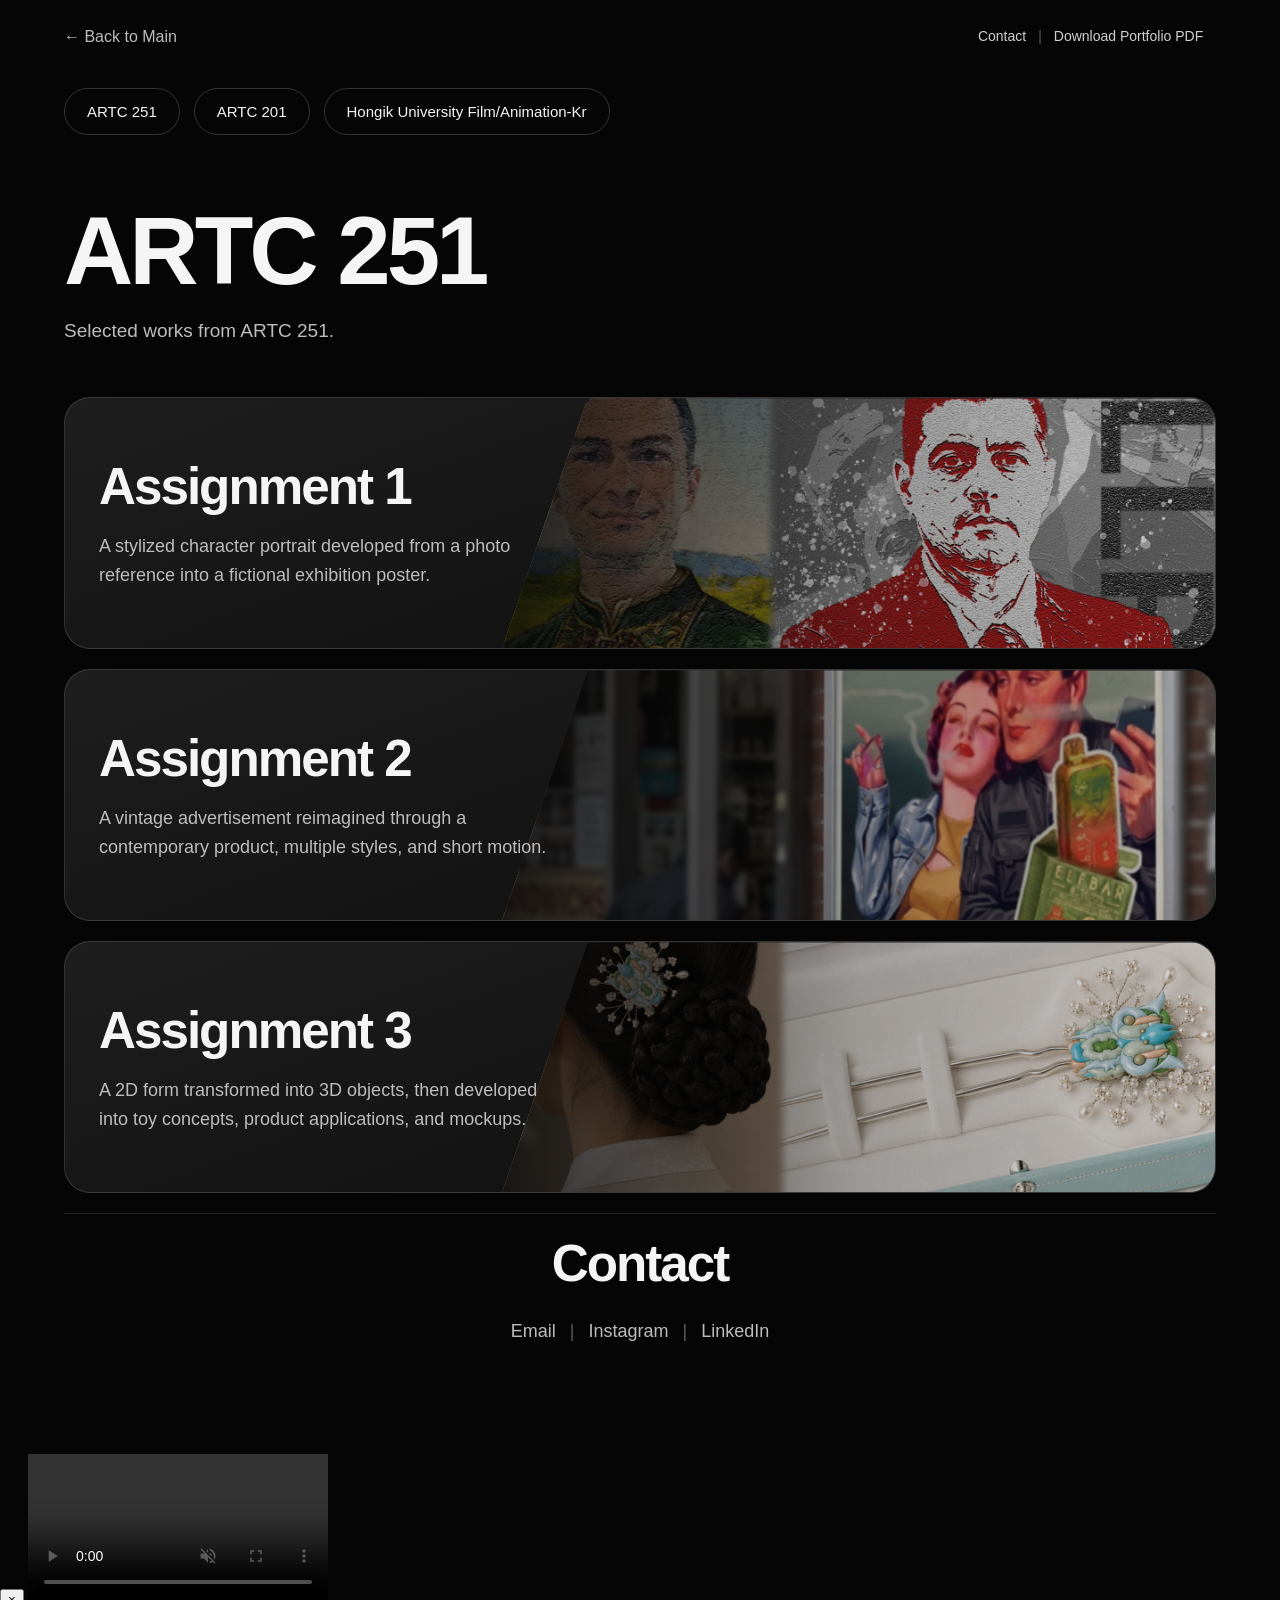
==== commit 446f2dfe: "Update portfolio.html" ====
--- a/portfolio.html
+++ b/portfolio.html
@@ -125,15 +125,17 @@
             </div>
 
             <div class="detail-videos">
-              <video autoplay muted loop playsinline>
-                <source src="videos/artc251/artc251_a2_detail_video1.mp4" type="video/mp4">
-              </video>
-
-              <video autoplay muted loop playsinline>
-                <source src="videos/artc251/artc251_a2_detail_video2.mp4" type="video/mp4">
-              </video>
-            </div>
-
+              <video class="lightbox-video" autoplay muted loop playsinline>
+                  <source src="videos/artc251/artc251_a2_detail_video1.mp4" type="video/mp4">
+              </video>
+
+              <video class="lightbox-video" autoplay muted loop playsinline>
+                  <source src="videos/artc251/artc251_a2_detail_video2.mp4" type="video/mp4">
+              </video>
+            </div>
+
+            
+            
             <button class="card-close-button" type="button">Close ↑</button>
           </div>
         </div>
@@ -553,6 +555,14 @@
     <img class="lightbox-content" src="" alt="Expanded portfolio work">
   </div>
 
+  <div class="video-lightbox" id="video-lightbox" aria-hidden="true">
+  <button class="video-lightbox-close" type="button" aria-label="Close video">×</button>
+
+  <video class="video-lightbox-content" controls autoplay muted loop playsinline>
+    <source src="" type="video/mp4">
+  </video>
+  </div>
+
   <script src="script.js"></script>
 </body>
 </html>
--- a/style.css
+++ b/style.css
@@ -261,7 +261,7 @@
   border-radius: 26px;
   background: linear-gradient(160deg, rgba(255,255,255,0.1), rgba(255,255,255,0.03));
   overflow: hidden;
-  cursor: pointer;
+  cursor: default;
   transition: 0.35s ease;
 }
 
@@ -277,6 +277,7 @@
   align-items: center;
   padding: 34px;
   z-index: 2;
+  cursor: pointer;
 }
 
 .card-text {
@@ -341,10 +342,11 @@
   transition: max-height 0.5s ease, opacity 0.35s ease, padding 0.35s ease;
   position: relative;
   z-index: 3;
+  cursor: default;
 }
 
 .work-card.open .card-detail {
-  max-height: 5000px;
+  max-height: 12000px;
   opacity: 1;
   padding: 0 34px 34px;
 }
@@ -398,11 +400,16 @@
   background: rgba(255,255,255,0.06);
 }
 
+.lightbox-image {
+  cursor: zoom-in;
+}
+
 .detail-videos {
   display: grid;
   grid-template-columns: repeat(2, minmax(0, 1fr));
   gap: 18px;
   align-items: start;
+  margin-bottom: 28px;
 }
 
 .detail-videos video {
@@ -424,6 +431,94 @@
 .detail-media img {
   width: 100%;
   display: block;
+}
+
+/* Card close button */
+
+.card-close-button {
+  display: block;
+  margin: 34px auto 4px;
+  padding: 9px 18px;
+  border: 1px solid rgba(255,255,255,0.22);
+  border-radius: 999px;
+  background: rgba(255,255,255,0.04);
+  color: #d0d0d0;
+  font-size: 13px;
+  letter-spacing: 0.3px;
+  cursor: pointer;
+  transition: 0.25s ease;
+}
+
+.card-close-button:hover {
+  border-color: rgba(255,255,255,0.55);
+  background: rgba(255,255,255,0.12);
+  color: #ffffff;
+}
+
+/* Image lightbox */
+
+.image-lightbox {
+  position: fixed;
+  inset: 0;
+  z-index: 9999;
+  display: none;
+  align-items: center;
+  justify-content: center;
+  padding: 70px 5vw;
+  background: rgba(0,0,0,0.88);
+  backdrop-filter: blur(12px);
+}
+
+.image-lightbox.active {
+  display: flex;
+}
+
+.lightbox-content {
+  max-width: 92vw;
+  max-height: 82vh;
+  object-fit: contain;
+  border-radius: 18px;
+  box-shadow: 0 30px 90px rgba(0,0,0,0.65);
+  transform-origin: center center;
+  transition: transform 0.2s ease;
+  cursor: zoom-in;
+}
+
+.lightbox-close,
+.lightbox-zoom {
+  position: fixed;
+  width: 42px;
+  height: 42px;
+  border: 1px solid rgba(255,255,255,0.22);
+  border-radius: 999px;
+  background: rgba(20,20,20,0.82);
+  color: #ffffff;
+  font-size: 22px;
+  line-height: 1;
+  cursor: pointer;
+  z-index: 10000;
+  transition: 0.25s ease;
+}
+
+.lightbox-close:hover,
+.lightbox-zoom:hover {
+  border-color: rgba(255,255,255,0.65);
+  background: rgba(255,255,255,0.18);
+}
+
+.lightbox-close {
+  top: 28px;
+  right: 28px;
+}
+
+.lightbox-zoom-in {
+  right: 28px;
+  bottom: 86px;
+}
+
+.lightbox-zoom-out {
+  right: 28px;
+  bottom: 34px;
 }
 
 @media (max-width: 850px) {
@@ -485,7 +580,7 @@
   }
 
   .work-card.open .card-detail {
-    max-height: 5000px;
+    max-height: 12000px;
     padding: 0 24px 24px;
   }
 
@@ -499,6 +594,35 @@
 
   .detail-meta span {
     font-size: 13px;
+  }
+
+  .detail-videos {
+    grid-template-columns: 1fr;
+  }
+
+  .image-lightbox {
+    padding: 76px 4vw;
+  }
+
+  .lightbox-content {
+    max-width: 94vw;
+    max-height: 78vh;
+    border-radius: 14px;
+  }
+
+  .lightbox-close {
+    top: 18px;
+    right: 18px;
+  }
+
+  .lightbox-zoom-in {
+    right: 18px;
+    bottom: 76px;
+  }
+
+  .lightbox-zoom-out {
+    right: 18px;
+    bottom: 24px;
   }
 }
 
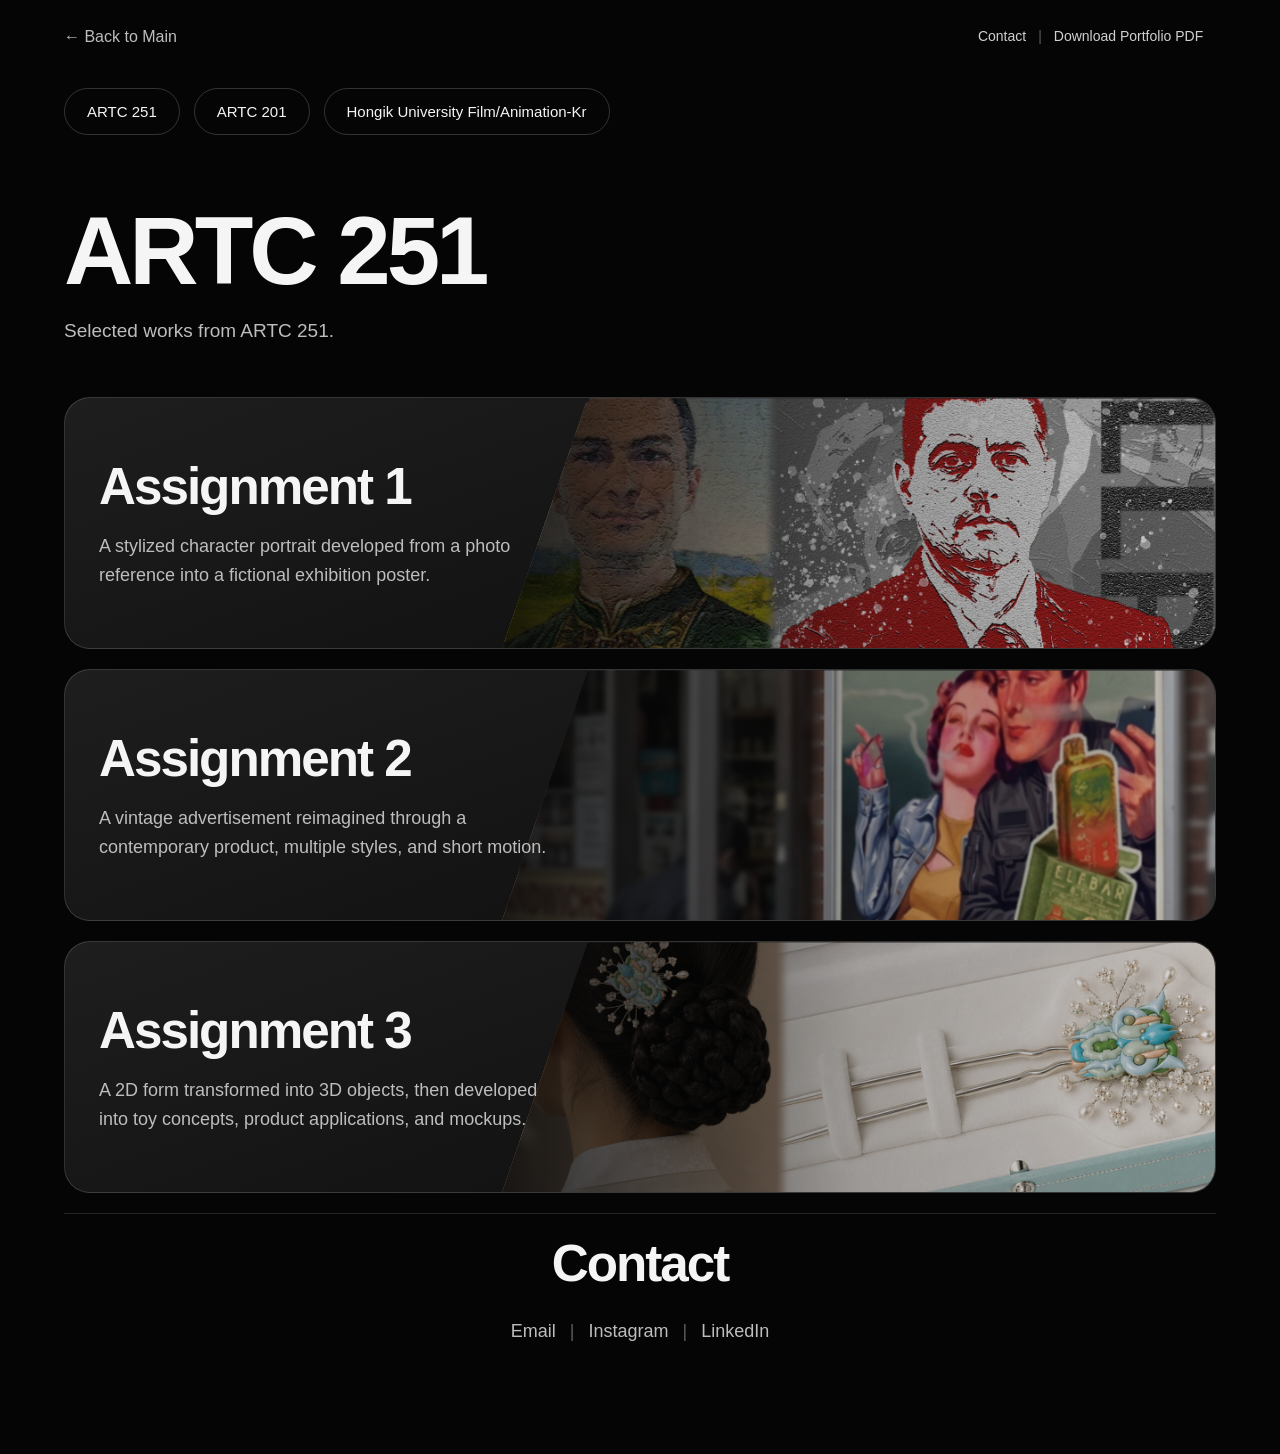
==== commit aa4852af: "Update portfolio.html" ====
--- a/portfolio.html
+++ b/portfolio.html
@@ -539,11 +539,11 @@
       <h2>Contact</h2>
 
       <div class="contact-links">
-        <a href="mailto:yourname@email.com">Email</a>
+        <a href="mailto:wesleyjo8918@icloud.com">Email</a>
         <span>|</span>
-        <a href="https://www.instagram.com/yourinstagram" target="_blank">Instagram</a>
+        <a href="https://www.instagram.com/wes0jo" target="_blank">Instagram</a>
         <span>|</span>
-        <a href="https://www.linkedin.com/in/yourlinkedin" target="_blank">LinkedIn</a>
+        <a href="https://www.linkedin.com/in/wesley-jo-2b8a863ab/" target="_blank">LinkedIn</a>
       </div>
     </section>
   </main>
--- a/style.css
+++ b/style.css
@@ -693,3 +693,76 @@
   margin-right: 0;
   text-align: right;
 }
+
+
+/* Video lightbox */
+
+.lightbox-video {
+  cursor: pointer;
+}
+
+.video-lightbox {
+  position: fixed;
+  inset: 0;
+  z-index: 9999;
+  display: none;
+  align-items: center;
+  justify-content: center;
+  padding: 70px 5vw;
+  background: rgba(0,0,0,0.88);
+  backdrop-filter: blur(12px);
+}
+
+.video-lightbox.active {
+  display: flex;
+}
+
+.video-lightbox-content {
+  max-width: 92vw;
+  max-height: 82vh;
+  width: auto;
+  height: auto;
+  border-radius: 18px;
+  background: #000000;
+  box-shadow: 0 30px 90px rgba(0,0,0,0.65);
+}
+
+.video-lightbox-close {
+  position: fixed;
+  top: 28px;
+  right: 28px;
+  width: 42px;
+  height: 42px;
+  border: 1px solid rgba(255,255,255,0.22);
+  border-radius: 999px;
+  background: rgba(20,20,20,0.82);
+  color: #ffffff;
+  font-size: 22px;
+  line-height: 1;
+  cursor: pointer;
+  z-index: 10000;
+  transition: 0.25s ease;
+}
+
+.video-lightbox-close:hover {
+  border-color: rgba(255,255,255,0.65);
+  background: rgba(255,255,255,0.18);
+}
+
+@media (max-width: 850px) {
+  .video-lightbox {
+    padding: 76px 4vw;
+  }
+
+  .video-lightbox-content {
+    max-width: 94vw;
+    max-height: 78vh;
+    border-radius: 14px;
+  }
+
+  .video-lightbox-close {
+    top: 18px;
+    right: 18px;
+  }
+}
+
